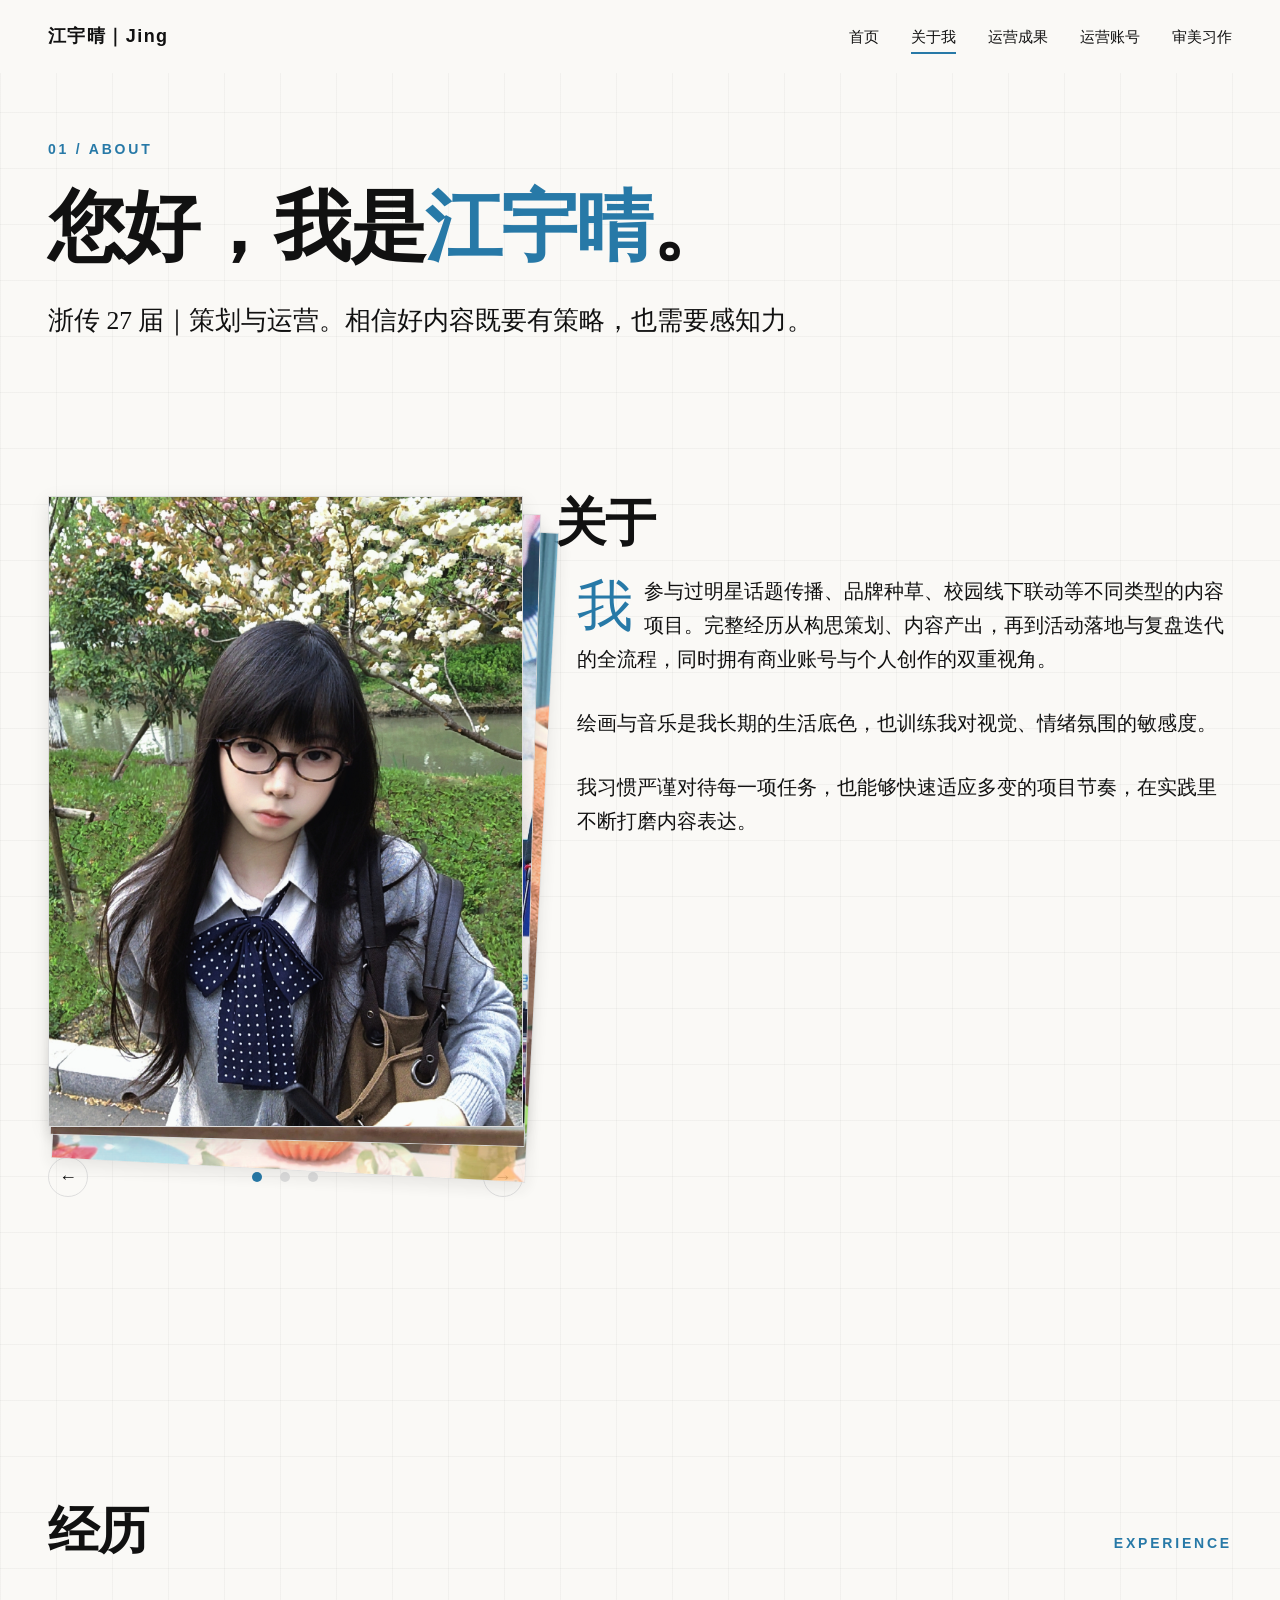
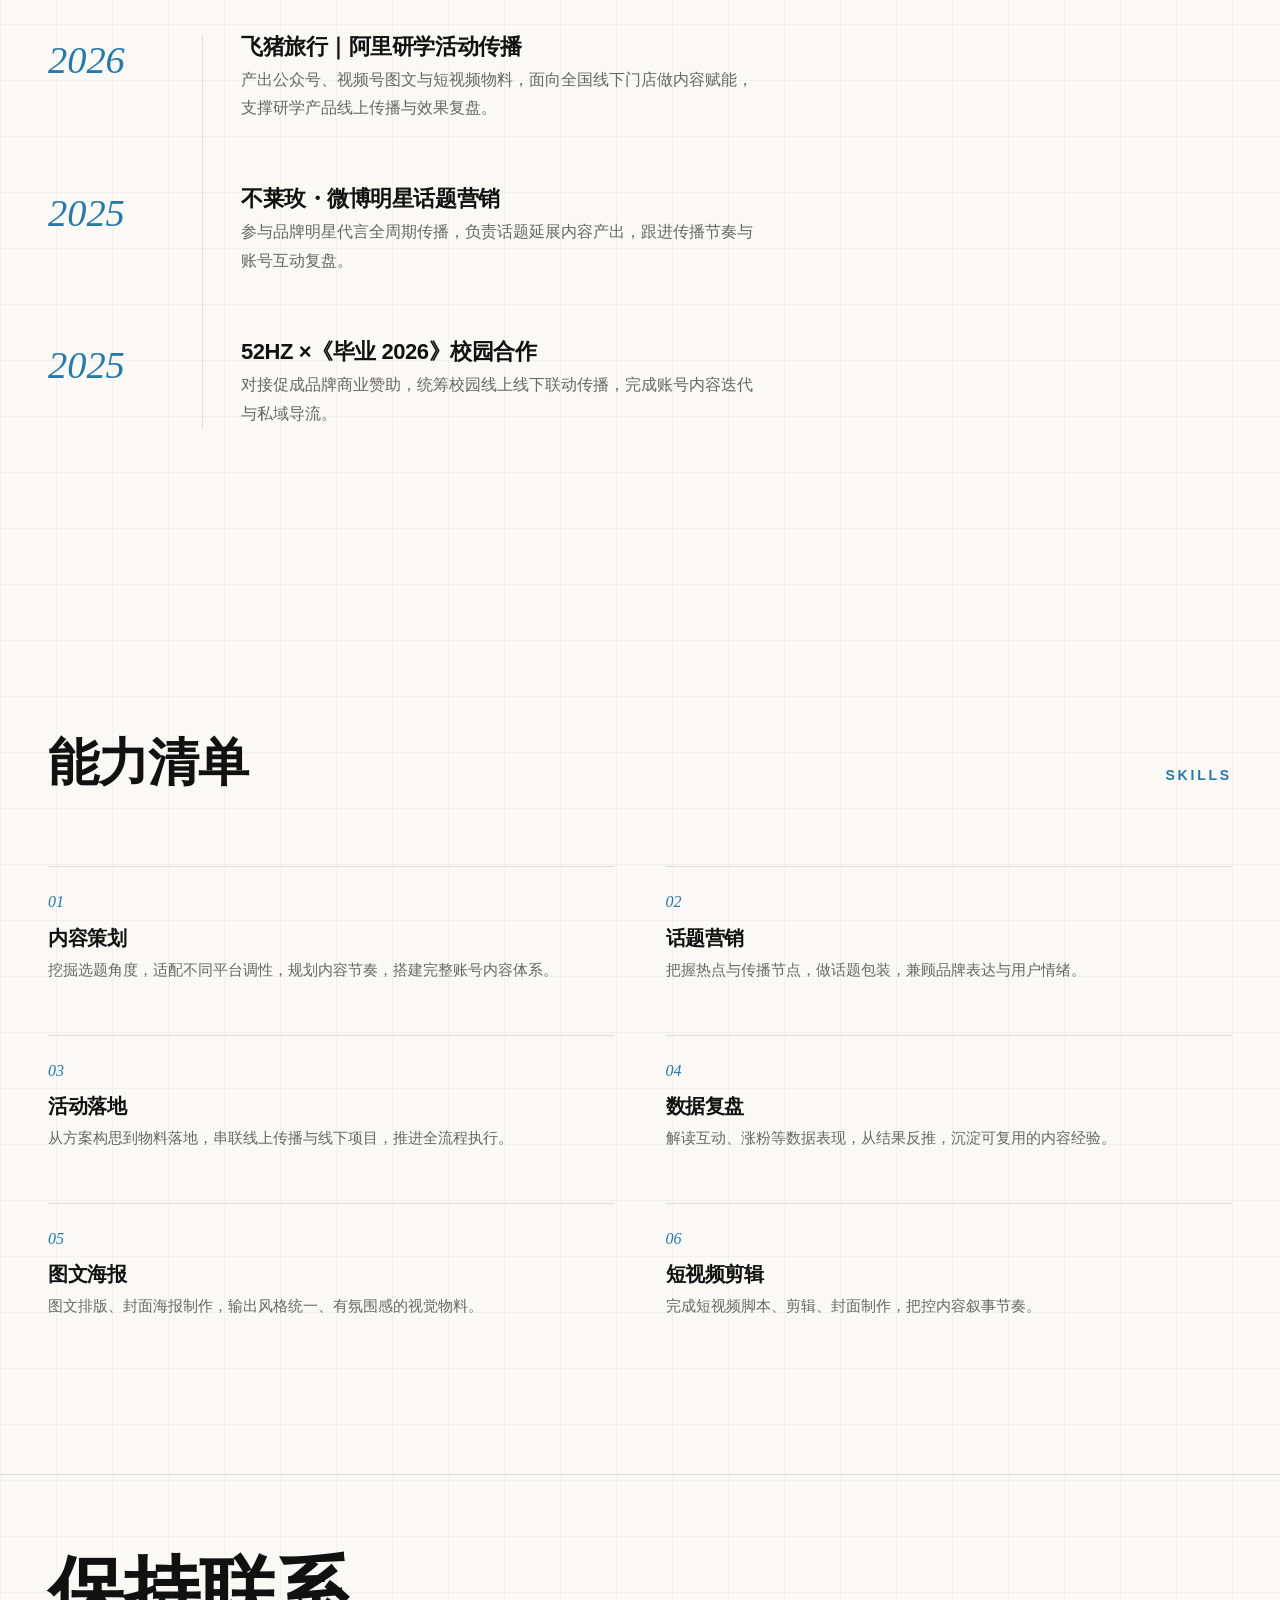
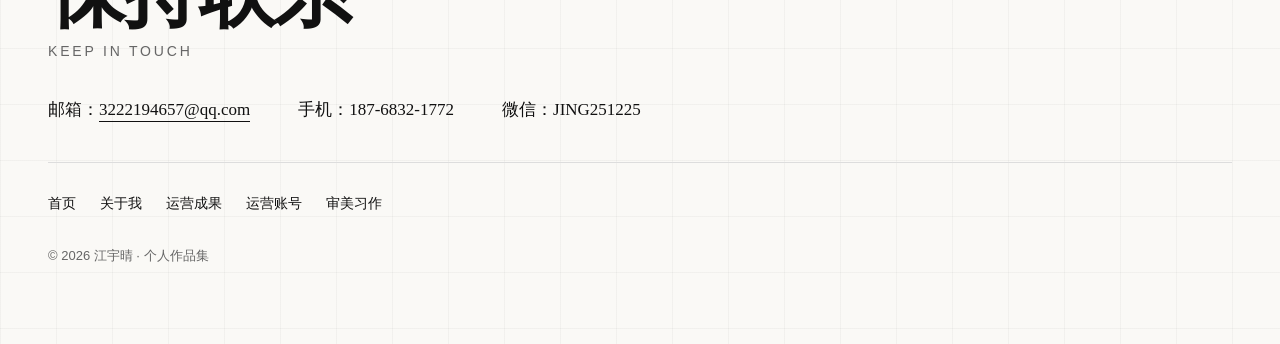
==== about.html @ 74ece2b3 "作品集杂志版 v1.0：5 页完整站点 + 全部图片视频素材（首次部署）" ====
<!DOCTYPE html>
<html lang="zh-CN">
<head>
  <meta charset="UTF-8">
  <meta name="viewport" content="width=device-width, initial-scale=1.0">
  <!-- CONFIG: 基本信息 — 页面标题里的姓名 -->
  <title>关于我 — 江宇晴 · 新媒体运营作品集</title>
  <link rel="icon" href="favicon.svg" type="image/svg+xml">
  <link rel="stylesheet" href="assets/css/style.css">
  <script>document.documentElement.classList.add('js');</script>
</head>
<body class="page-about">

  <header class="site-header">
    <div class="container header-inner">
      <!-- CONFIG: 基本信息 — 导航左上角的姓名 -->
      <a class="nav-logo" href="index.html">江宇晴｜Jing</a>
      <nav class="site-nav" aria-label="主导航">
        <a href="index.html">首页</a>
        <a href="about.html" class="is-current">关于我</a>
        <a href="achievements.html">运营成果</a>
        <a href="accounts.html">运营账号</a>
        <a href="works.html">审美习作</a>
      </nav>
      <button class="nav-toggle" aria-expanded="false" aria-controls="nav-overlay">
        <span class="visually-hidden">打开菜单</span>
        <span class="nav-toggle-bars" aria-hidden="true">
          <span class="nav-toggle-bar nav-toggle-bar--1"></span>
          <span class="nav-toggle-bar nav-toggle-bar--2"></span>
          <span class="nav-toggle-bar nav-toggle-bar--3"></span>
        </span>
      </button>
    </div>
  </header>

  <div class="nav-overlay" aria-hidden="true">
    <nav class="nav-overlay-nav" aria-label="全屏菜单">
      <a href="index.html">首页</a>
      <a href="about.html" class="is-current">关于我</a>
      <a href="achievements.html">运营成果</a>
      <a href="accounts.html">运营账号</a>
      <a href="works.html">审美习作</a>
    </nav>
    <div class="nav-overlay-footer">
      <!-- CONFIG: 链接 — 联系方式（与页脚保持一致） -->
      邮箱：3222194657@qq.com<br>
      手机：187-6832-1772
    </div>
  </div>

  <main>
    <!-- ===== 页首：姓名大标题 ===== -->
    <section class="section page-head">
      <div class="container">
        <p class="eyebrow">01 / About</p>
        <!-- CONFIG: 文字 — 页面大标题（「江宇晴」为蓝色强调，改名字改它即可） -->
        <h1 class="title-display">您好，我是<span class="t-accent">江宇晴</span>。</h1>
        <!-- CONFIG: 文字 — 一句话定位 -->
        <p class="lead">浙传 27 届｜策划与运营。相信好内容既要有策略，也需要感知力。</p>
      </div>
    </section>

    <!-- ===== 自我介绍图文区（不对称双列：左 3:4 照片 sticky，右长文 + 基本信息） ===== -->
    <section class="section">
      <div class="container">
        <div class="grid about-grid">
          <div class="col-5 reveal">
            <div class="about-photo">
              <!-- 照片切换器：点箭头循环切换，点圆点直达。增加照片 = 复制一个 <li> 并复制一个圆点按钮 -->
              <div class="photo-switch" data-photo-switch>
                <ul class="photo-slides">
                  <li>
                    <figure class="photo-slide is-front">
                      <!-- CONFIG: 图片 — 第 1 张照片（已填入真实照片 portrait-01.jpg；换图 = 覆盖同名文件，或改 src 文件名） -->
                      <img class="ph ph--portrait" src="assets/images/portrait-01.jpg" alt="个人形象照">
                    </figure>
                  </li>
                  <li>
                    <figure class="photo-slide is-back-1">
                      <!-- CONFIG: 图片 — 第 2 张照片（已填入 portrait-02.jpg；换图 = 覆盖同名文件） -->
                      <img class="ph ph--portrait" src="assets/images/portrait-02.jpg" alt="工作现场照">
                    </figure>
                  </li>
                  <li>
                    <figure class="photo-slide is-back-2">
                      <!-- CONFIG: 图片 — 第 3 张照片（已填入 portrait-03.jpg；换图 = 覆盖同名文件） -->
                      <img class="ph ph--portrait" src="assets/images/portrait-03.jpg" alt="活动照片">
                    </figure>
                  </li>
                </ul>
                <div class="photo-controls">
                  <button class="photo-btn photo-btn--prev" type="button" aria-label="上一张照片"><span aria-hidden="true">←</span></button>
                  <div class="photo-dots" role="group" aria-label="照片切换">
                    <button class="photo-dot is-active" type="button" aria-label="第 1 张照片"></button>
                    <button class="photo-dot" type="button" aria-label="第 2 张照片"></button>
                    <button class="photo-dot" type="button" aria-label="第 3 张照片"></button>
                  </div>
                  <button class="photo-btn photo-btn--next" type="button" aria-label="下一张照片"><span aria-hidden="true">→</span></button>
                </div>
              </div>
            </div>
          </div>
          <div class="col-7 reveal reveal-d1">
            <div class="about-intro">
              <h2 class="title-section">关于</h2>
              <div class="prose">
                <!-- CONFIG: 文字 — 自我介绍 -->
                <p>我参与过明星话题传播、品牌种草、校园线下联动等不同类型的内容项目。完整经历从构思策划、内容产出，再到活动落地与复盘迭代的全流程，同时拥有商业账号与个人创作的双重视角。</p>
                <!-- CONFIG: 文字 — 个人底色 -->
                <p>绘画与音乐是我长期的生活底色，也训练我对视觉、情绪氛围的敏感度。</p>
                <!-- CONFIG: 文字 — 工作态度 -->
                <p>我习惯严谨对待每一项任务，也能够快速适应多变的项目节奏，在实践里不断打磨内容表达。</p>
              </div>
            </div>
          </div>
        </div>
      </div>
    </section>

    <!-- ===== 经历时间线 ===== -->
    <section class="section">
      <div class="container">
        <div class="section-head reveal">
          <!-- CONFIG: 文字 — 区块标题 -->
          <h2 class="title-section">经历</h2>
          <p class="eyebrow">Experience</p>
        </div>
        <ol class="timeline">
          <!-- CONFIG: 文字 — 经历条目：年份 / 项目与角色 / 一句描述 -->
          <li class="timeline-item reveal">
            <span class="timeline-year">2026</span>
            <div class="timeline-body">
              <h3 class="timeline-title">飞猪旅行｜阿里研学活动传播</h3>
              <p class="timeline-desc">产出公众号、视频号图文与短视频物料，面向全国线下门店做内容赋能，支撑研学产品线上传播与效果复盘。</p>
            </div>
          </li>
          <li class="timeline-item reveal reveal-d1">
            <span class="timeline-year">2025</span>
            <div class="timeline-body">
              <h3 class="timeline-title">不莱玫・微博明星话题营销</h3>
              <p class="timeline-desc">参与品牌明星代言全周期传播，负责话题延展内容产出，跟进传播节奏与账号互动复盘。</p>
            </div>
          </li>
          <li class="timeline-item reveal reveal-d2">
            <span class="timeline-year">2025</span>
            <div class="timeline-body">
              <h3 class="timeline-title">52HZ ×《毕业 2026》校园合作</h3>
              <p class="timeline-desc">对接促成品牌商业赞助，统筹校园线上线下联动传播，完成账号内容迭代与私域导流。</p>
            </div>
          </li>
        </ol>
      </div>
    </section>

    <!-- ===== 能力清单 ===== -->
    <section class="section">
      <div class="container">
        <div class="section-head reveal">
          <!-- CONFIG: 文字 — 区块标题 -->
          <h2 class="title-section">能力清单</h2>
          <p class="eyebrow">Skills</p>
        </div>
        <ul class="ability-list">
          <!-- CONFIG: 文字 — 能力条目：技能名 + 一句说明 -->
          <li class="ability reveal">
            <span class="num ability-num">01</span>
            <h3>内容策划</h3>
            <p>挖掘选题角度，适配不同平台调性，规划内容节奏，搭建完整账号内容体系。</p>
          </li>
          <li class="ability reveal reveal-d1">
            <span class="num ability-num">02</span>
            <h3>话题营销</h3>
            <p>把握热点与传播节点，做话题包装，兼顾品牌表达与用户情绪。</p>
          </li>
          <li class="ability reveal reveal-d2">
            <span class="num ability-num">03</span>
            <h3>活动落地</h3>
            <p>从方案构思到物料落地，串联线上传播与线下项目，推进全流程执行。</p>
          </li>
          <li class="ability reveal">
            <span class="num ability-num">04</span>
            <h3>数据复盘</h3>
            <p>解读互动、涨粉等数据表现，从结果反推，沉淀可复用的内容经验。</p>
          </li>
          <li class="ability reveal reveal-d1">
            <span class="num ability-num">05</span>
            <h3>图文海报</h3>
            <p>图文排版、封面海报制作，输出风格统一、有氛围感的视觉物料。</p>
          </li>
          <li class="ability reveal reveal-d2">
            <span class="num ability-num">06</span>
            <h3>短视频剪辑</h3>
            <p>完成短视频脚本、剪辑、封面制作，把控内容叙事节奏。</p>
          </li>
        </ul>
      </div>
    </section>

  </main>

  <footer class="site-footer">
    <div class="container">
      <!-- CONFIG: 文字 — 页脚大标题 -->
      <h2 class="footer-title">保持联系<span class="footer-title-en">Keep in touch</span></h2>
      <ul class="footer-contact">
        <!-- CONFIG: 链接 — 邮箱 / 手机 / 微信，改引号里的内容即可 -->
        <li>邮箱：<a href="mailto:3222194657@qq.com">3222194657@qq.com</a></li>
        <li>手机：187-6832-1772</li>
        <li>微信：JING251225</li>
      </ul>
      <nav class="footer-nav" aria-label="页脚导航">
        <a href="index.html">首页</a>
        <a href="about.html">关于我</a>
        <a href="achievements.html">运营成果</a>
        <a href="accounts.html">运营账号</a>
        <a href="works.html">审美习作</a>
      </nav>
      <!-- CONFIG: 基本信息 — 版权行里的名字与年份 -->
      <p class="footer-copy">© 2026 江宇晴 · 个人作品集</p>
    </div>
  </footer>

  <script src="assets/js/main.js"></script>
</body>
</html>
---- assets/css/style.css ----
/* ==========================================================
   杂志风个人作品集 — 唯一样式表 style.css
   分区：
   1. Tokens       设计令牌（颜色 / 字号 / 字体 / 间距）
   2. Reset        样式重置
   3. Base         基础样式（body / 标题 / 链接 / 容器）
   4. Typography   排版（眉题 / 大标题 / 导语 / 正文 / 竖排）
   5. Grid         12 列网格
   6. Components   组件（导航 / 页脚 / 卡片 / 灯箱，Step 2 起填充）
   7. Utilities    工具类（占位块 / 动效 / 无障碍辅助）
   8. Responsive   响应式断点
   9. Reduced motion  无障碍降级
   ========================================================== */

/* ===== 1. Tokens ===== */

:root {
  /* 配色：黑白 + 单一蓝点缀（唯一强调色 #2779A7） */
  --c-bg: #FFFFFF;
  --c-paper: #FAF9F6; /* 米白纸色：全站背景 */
  --c-ink: #111111;
  --c-accent: #2779A7;
  --c-gray: #F2F2F2;
  --c-line: #DDDDDD;
  --c-muted: #666666;

  /* 字号阶梯：clamp 流式缩放（屏幕小自动变小，屏幕大自动变大） */
  --text-hero: clamp(3rem, 9vw, 8rem);
  --text-display: clamp(2.5rem, 6vw, 5rem);
  --text-section: clamp(2rem, 4vw, 3.5rem);
  --text-lead: clamp(1.25rem, 2vw, 1.75rem);
  --text-body: 17px;
  --text-kpi: clamp(3rem, 6vw, 4.5rem);
  --text-small: 14px;
  --text-index: clamp(4rem, 10vw, 9rem);

  /* 字体：西文字体放最前，让 Windows / macOS 的数字与英文观感一致 */
  --font-sans: "Helvetica Neue", Helvetica, Arial, "PingFang SC", "Microsoft YaHei", "SimHei", sans-serif;
  --font-serif: Georgia, "Times New Roman", "Songti SC", "STSong", "SimSun", serif;
  /* 首页大标题专用字体（本地字体文件，零网络依赖；仅用于 PORTFOLIO 一行） */
  --font-display: "Poppins", "Arial Black", "Helvetica Neue", Helvetica, Arial, sans-serif;

  /* 间距：大量留白 = 杂志感 */
  --section-pad: clamp(5rem, 12vw, 10rem);
  --block-pad: clamp(3rem, 6vw, 5rem);
  --container: 1440px;
  --container-narrow: 960px;

  /* 动效缓动曲线 */
  --ease-out-soft: cubic-bezier(0.22, 1, 0.36, 1);
}

/* ===== 1.5 本地字体 ===== */

/* Poppins ExtraBold（拉丁字符）— 仅用于首页大标题，本地文件零网络依赖 */
@font-face {
  font-family: "Poppins";
  src: url("../fonts/poppins-extrabold.woff2") format("woff2");
  font-weight: 800;
  font-style: normal;
  font-display: swap;
}

/* ===== 2. Reset ===== */

*, *::before, *::after { box-sizing: border-box; margin: 0; padding: 0; }
img, video { display: block; max-width: 100%; height: auto; }
ul, ol { list-style: none; }
a { color: inherit; text-decoration: none; }
button { font: inherit; color: inherit; background: none; border: none; cursor: pointer; }

/* ===== 3. Base ===== */

html { scroll-behavior: smooth; }

body {
  font-family: var(--font-serif);
  font-size: var(--text-body);
  line-height: 1.8;
  color: var(--c-ink);
  /* 米白纸色 + 极淡网格线（杂志稿纸感，纯 CSS 生成） */
  background-color: var(--c-paper);
  background-image:
    linear-gradient(rgba(17, 17, 17, 0.035) 1px, transparent 1px),
    linear-gradient(90deg, rgba(17, 17, 17, 0.035) 1px, transparent 1px);
  background-size: 56px 56px;
}

h1, h2, h3, h4 {
  font-family: var(--font-sans);
  font-weight: 700;
  line-height: 1.05;
  letter-spacing: -0.02em;
}

::selection { background: var(--c-accent); color: #FFFFFF; }

.container { width: 100%; max-width: var(--container); margin: 0 auto; padding: 0 clamp(1.25rem, 4vw, 3rem); }
.container--narrow { max-width: var(--container-narrow); }
.section { padding: var(--section-pad) 0; }
/* 相邻板块间距收紧：--tight-b 收上板块的底部留白，--tight-t 收下板块的顶部留白 */
.section--tight-b { padding-bottom: clamp(2.5rem, 6vw, 5rem); }
.section--tight-t { padding-top: clamp(2.5rem, 6vw, 5rem); }

/* ===== 4. Typography ===== */

/* 眉题：英文小字大写 + 宽字距 */
.eyebrow {
  font-family: var(--font-sans);
  font-size: var(--text-small);
  font-weight: 700;
  letter-spacing: 0.2em;
  text-transform: uppercase;
  color: var(--c-accent);
}

/* 大标题层级（静态值兜底 + clamp 流式） */
.title-hero { font-size: 48px; font-size: var(--text-hero); }
.title-display { font-size: 40px; font-size: var(--text-display); }
.title-section { font-size: 32px; font-size: var(--text-section); }

/* 标题中的蓝色关键词（仅限大字使用） */
.t-accent { color: var(--c-accent); }

/* 导语：宋体大字 */
.lead {
  font-family: var(--font-serif);
  font-size: 20px;
  font-size: var(--text-lead);
  line-height: 1.7;
  max-width: 32em;
}

/* 正文段落：宋体，限制阅读宽度 */
.prose p { max-width: 32em; }

/* 竖排文字（装饰用） */
.v-text {
  font-family: var(--font-sans);
  font-size: var(--text-small);
  letter-spacing: 0.3em;
  color: var(--c-muted);
  writing-mode: vertical-rl;
}

/* 序号 / 年份：Georgia 斜体 + 蓝 */
.num {
  font-family: var(--font-serif);
  font-style: italic;
  color: var(--c-accent);
}

/* ===== 5. Grid ===== */

.grid {
  display: grid;
  grid-template-columns: repeat(12, 1fr);
  gap: clamp(1.5rem, 3vw, 3rem);
}

.col-1 { grid-column: span 1; }
.col-2 { grid-column: span 2; }
.col-3 { grid-column: span 3; }
.col-4 { grid-column: span 4; }
.col-5 { grid-column: span 5; }
.col-6 { grid-column: span 6; }
.col-7 { grid-column: span 7; }
.col-8 { grid-column: span 8; }
.col-9 { grid-column: span 9; }
.col-10 { grid-column: span 10; }
.col-11 { grid-column: span 11; }
.col-12 { grid-column: span 12; }

/* ===== 6. Components ===== */

/* --- 6.1 顶部导航与全屏菜单 --- */

.site-header {
  position: sticky;
  top: 0;
  z-index: 100;
  background: rgba(250, 249, 246, 0.98);
  -webkit-backdrop-filter: blur(8px);
  backdrop-filter: blur(8px);
  border-bottom: 1px solid transparent;
  transition: border-color 0.3s ease, box-shadow 0.3s ease;
}
.site-header.is-scrolled {
  border-bottom-color: var(--c-line);
  box-shadow: 0 2px 12px rgba(17, 17, 17, 0.06);
}

.header-inner {
  display: flex;
  align-items: center;
  justify-content: space-between;
  gap: 2rem;
  height: 72px;
}

.nav-logo {
  font-family: var(--font-sans);
  font-weight: 700;
  font-size: 1.125rem;
  letter-spacing: 0.08em;
}

.site-nav { display: flex; gap: clamp(1rem, 2.5vw, 2rem); }
.site-nav a {
  position: relative;
  font-family: var(--font-sans);
  font-size: 15px;
  padding: 0.25rem 0;
}
.site-nav a::after {
  content: "";
  position: absolute;
  left: 0;
  bottom: 0;
  width: 100%;
  height: 2px;
  background: var(--c-accent);
  transform: scaleX(0);
  transform-origin: left center;
  transition: transform 0.3s var(--ease-out-soft);
}
.site-nav a:hover::after,
.site-nav a.is-current::after { transform: scaleX(1); }

/* 汉堡按钮：默认隐藏，<768px 且有 JS 时显示 */
.nav-toggle {
  display: none;
  align-items: center;
  justify-content: center;
  width: 44px;
  height: 44px;
  margin-right: -12px;
}
.nav-toggle-bars { position: relative; display: block; width: 24px; height: 18px; }
.nav-toggle-bar {
  position: absolute;
  left: 0;
  width: 100%;
  height: 2px;
  background: var(--c-ink);
  transition: transform 0.3s var(--ease-out-soft), opacity 0.3s var(--ease-out-soft);
}
.nav-toggle-bar--1 { top: 0; }
.nav-toggle-bar--2 { top: 8px; }
.nav-toggle-bar--3 { top: 16px; }
.nav-toggle.is-open .nav-toggle-bar--1 { transform: translateY(8px) rotate(45deg); }
.nav-toggle.is-open .nav-toggle-bar--2 { opacity: 0; }
.nav-toggle.is-open .nav-toggle-bar--3 { transform: translateY(-8px) rotate(-45deg); }

/* 全屏墨色菜单 */
.nav-overlay {
  position: fixed;
  inset: 0;
  z-index: 90;
  display: flex;
  flex-direction: column;
  justify-content: center;
  padding: 5rem clamp(1.25rem, 4vw, 3rem) 2.5rem;
  background: var(--c-ink);
  visibility: hidden;
  opacity: 0;
  transform: translateY(-8px);
  transition: opacity 0.35s ease-out, transform 0.35s ease-out, visibility 0s linear 0.35s;
}
.nav-overlay.is-open {
  visibility: visible;
  opacity: 1;
  transform: none;
  transition: opacity 0.35s ease-out, transform 0.35s ease-out;
}
.nav-overlay-nav { display: flex; flex-direction: column; gap: 0.25rem; }
.nav-overlay-nav a {
  font-family: var(--font-sans);
  font-weight: 700;
  font-size: 32px;
  font-size: var(--text-section);
  color: #FFFFFF;
  padding: 0.5rem 0;
}
.nav-overlay-nav a.is-current { color: var(--c-accent); }
.nav-overlay-footer {
  margin-top: 3rem;
  font-family: var(--font-sans);
  font-size: var(--text-small);
  color: rgba(255, 255, 255, 0.72);
  line-height: 1.9;
}

/* 菜单打开时锁住页面滚动 */
body.menu-open { overflow: hidden; }

/* --- 6.2 页脚 --- */

.site-footer {
  border-top: 1px solid var(--c-line);
  padding: var(--block-pad) 0;
}
.footer-title { font-size: 40px; font-size: var(--text-display); }
.footer-title-en {
  display: block;
  margin-top: 0.75rem;
  font-family: var(--font-sans);
  font-size: 14px;
  font-weight: 400;
  letter-spacing: 0.2em;
  text-transform: uppercase;
  color: var(--c-muted);
}
.footer-contact {
  display: flex;
  flex-wrap: wrap;
  gap: 0.75rem 3rem;
  margin: 2.25rem 0;
}
.footer-contact a { border-bottom: 1px solid var(--c-ink); padding-bottom: 2px; }
.footer-contact a:hover { border-bottom-color: var(--c-accent); }
.footer-nav {
  display: flex;
  flex-wrap: wrap;
  gap: 1.5rem;
  padding-top: 1.75rem;
  border-top: 1px solid var(--c-line);
  font-family: var(--font-sans);
  font-size: var(--text-small);
}
.footer-copy {
  margin-top: 1.75rem;
  font-family: var(--font-sans);
  font-size: 13px;
  color: var(--c-muted);
}

/* --- 6.3 首页 hero 开屏 --- */

.hero {
  position: relative;
  min-height: 100vh;
  min-height: 100svh; /* 移动端地址栏收起/展开时更准确 */
  display: flex;
  align-items: center; /* 文案组在整屏内垂直居中 */
  padding: clamp(2rem, 5vw, 4rem) 0;
}
/* 开屏背景的极淡对角斜线（斜切海报的底纹） */
.hero::before {
  content: "";
  position: absolute;
  inset: 0;
  pointer-events: none;
  background: repeating-linear-gradient(
    115deg,
    rgba(39, 121, 167, 0.045) 0 2px,
    transparent 2px 48px
  );
}
.hero-inner { position: relative; text-align: center; }
.hero .eyebrow { margin-bottom: clamp(0.75rem, 1.5vw, 1.5rem); }
.hero .title-hero { margin-bottom: 0; } /* 与副标题的间距由 .hero-lead 的 margin-top 控制 */
.hero-line { display: block; }
/* PORTFOLIO 大标题：Poppins ExtraBold 全大写，字母凝聚居中，任何宽度不折行 */
.hero-line--spread {
  display: flex;
  justify-content: center;
  font-family: var(--font-display);
  font-weight: 800;
  text-transform: uppercase;
  letter-spacing: -0.01em;
  font-size: clamp(2.25rem, 14vw, 13rem);
  line-height: 1.05;
}
/* 大标题逐字动画：开场依次登台 + 悬停单字跳起 */
.ch { display: inline-block; transition: transform 0.3s cubic-bezier(0.34, 1.56, 0.64, 1), color 0.2s ease; }
.js .ch { animation: ch-in 0.7s cubic-bezier(0.22, 1, 0.36, 1) backwards; animation-delay: calc(0.15s + var(--i, 0) * 0.07s); }
.ch:hover { transform: translateY(-0.1em); }
.hero-line--spread .ch:hover { transform: translateY(-0.06em); color: var(--c-accent); } /* 超大字母：弹跳幅度收小 + 悬浮变主题蓝 */
@keyframes ch-in {
  from { opacity: 0; transform: translateY(0.2em); }
  to { opacity: 1; transform: translateY(0); }
}
.hero-lead { margin-top: clamp(1.25rem, 2.5vw, 2rem); }
.hero .lead { margin-left: auto; margin-right: auto; } /* 副标题文本框整体居中，与标题、按钮对齐 */
/* hero 下载按钮：墨底白字，悬停变蓝、箭头下移 */
.btn-hero {
  display: inline-flex;
  align-items: center;
  gap: 0.75em;
  margin-top: 1.5rem;
  padding: 0.9em 1.8em;
  background: var(--c-ink);
  color: #FFFFFF;
  font-family: var(--font-sans);
  font-size: 1rem;
  font-weight: 700;
  letter-spacing: 0.06em;
  text-decoration: none;
  transition: background-color 0.3s var(--ease-out-soft);
}
.btn-hero:hover { background: var(--c-accent); }
.btn-hero-arrow { transition: transform 0.3s var(--ease-out-soft); }
.btn-hero:hover .btn-hero-arrow { transform: translateY(4px); }

/* 跑马灯大字条：蓝底白字无限滚动，悬停暂停 */
.marquee {
  overflow: hidden;
  margin-top: var(--block-pad);
  background: var(--c-accent);
}
.marquee-track {
  display: flex;
  width: max-content;
  animation: marquee-scroll 22s linear infinite;
}
.marquee:hover .marquee-track { animation-play-state: paused; }
.marquee-seg {
  display: inline-block;
  white-space: nowrap;
  padding: 0.9rem 0;
  font-family: var(--font-sans);
  font-weight: 700;
  font-size: clamp(1.25rem, 3vw, 2.5rem);
  letter-spacing: 0.04em;
  color: #FFFFFF;
}
@keyframes marquee-scroll {
  from { transform: translateX(0); }
  to { transform: translateX(-50%); }
}

/* --- 6.4 首页目录索引 --- */

.index-list { border-top: 1px solid var(--c-line); }
.index-row {
  display: grid;
  grid-template-columns: 2fr 4fr 5fr 1fr;
  align-items: baseline;
  gap: 2rem;
  padding: clamp(1.5rem, 3vw, 2.5rem) clamp(0.5rem, 2vw, 1.5rem);
  margin: 0 calc(-1 * clamp(0.5rem, 2vw, 1.5rem)); /* 让 hover 灰底延伸到容器外沿 */
  border-bottom: 1px solid var(--c-line);
  transition: background-color 0.3s ease;
}
.index-row:hover { background: var(--c-gray); }
.index-num { font-size: 64px; font-size: var(--text-index); line-height: 1; }
.index-name {
  font-family: var(--font-sans);
  font-weight: 700;
  font-size: 40px;
  font-size: var(--text-display);
}
.index-meta { display: flex; flex-direction: column; gap: 0.5rem; }
.index-en {
  font-family: var(--font-sans);
  font-size: var(--text-small);
  letter-spacing: 0.2em;
  text-transform: uppercase;
  color: var(--c-muted);
}
.index-desc { font-size: 15px; color: var(--c-muted); }
.index-arrow {
  justify-self: end;
  font-family: var(--font-sans);
  font-size: 24px;
  line-height: 1;
  transition: transform 0.3s var(--ease-out-soft);
}
.index-row:hover .index-arrow { transform: translateX(8px); }

/* --- 6.5 区块头 + 作品预览 + 按钮链接 --- */

.section-head {
  display: flex;
  align-items: baseline;
  justify-content: space-between;
  gap: 2rem;
  margin-bottom: var(--block-pad);
}
figure .ph { margin-bottom: 0.875rem; }
.cap-title { display: block; font-family: var(--font-sans); font-weight: 700; font-size: 15px; }
.cap-meta {
  display: block;
  margin-top: 0.25rem;
  font-family: var(--font-sans);
  font-size: 13px;
  color: var(--c-muted);
}
.btn-link {
  display: inline-flex;
  align-items: center;
  gap: 0.5rem;
  font-family: var(--font-sans);
  font-weight: 700;
  font-size: 16px;
  padding-bottom: 0.25rem;
  border-bottom: 2px solid var(--c-ink);
  transition: border-color 0.3s ease;
}
.btn-link .btn-arrow { display: inline-block; transition: transform 0.3s var(--ease-out-soft); }
.btn-link:hover { border-bottom-color: var(--c-accent); }
.btn-link:hover .btn-arrow { transform: translateX(6px); }

/* --- 6.6 子页面页首（Step 4 起，about/achievements/accounts/works 共用） --- */

/* 页首上下收紧：紧跟导航，且与正文区不隔太远（比通用 .section 留白小） */
.page-head { padding-top: clamp(2.5rem, 5vw, 4rem); padding-bottom: clamp(2.5rem, 5vw, 4rem); }
/* 页首后的第一个区块：顶部留白收紧，但保留导语与正文之间的呼吸感 */
.page-head + .section { padding-top: clamp(4rem, 7vw, 6rem); }
.page-head .eyebrow { margin-bottom: clamp(1rem, 2vw, 1.5rem); }
.page-head .lead { margin-top: clamp(1.25rem, 2.5vw, 2rem); }

/* --- 6.7 关于我：图文双列 + 基本信息 --- */

/* 照片列：长文滚动时照片保持可见（sticky 顶部 = 导航 72px + 留白） */
.about-photo { position: sticky; top: 6rem; }
.about-intro .prose { margin-top: 1.5rem; }
.prose p + p { margin-top: 1.25em; }

/* 关于我图文网格：收紧两列间距，文字区放宽，避免照片与文字中间过空、文字显挤 */
.about-grid { gap: clamp(1.5rem, 2.5vw, 2rem); }
.about-intro .prose p { max-width: 34em; }

/* 关于我正文杂志化增强：与照片列等高 + hover 蓝线高亮 + 首字下沉 */
.about-intro { display: flex; flex-direction: column; height: 100%; } /* 撑满照片列高度 */
.about-intro .prose {
  display: flex;
  flex-direction: column;
  flex: 1; /* 高度与照片列一致，文字自顶部排布 */
}
.about-intro .prose > p {
  position: relative;
  padding-left: 1.25rem;
  border-left: 2px solid transparent; /* 预留蓝线位置，hover 时不引起文字位移 */
  font-size: 20px; /* 三段字号统一 */
  line-height: 1.7;
  transition: border-color 0.3s ease, background-color 0.3s ease;
}
.about-intro .prose > p + p { margin-top: 1.5em; } /* 段落间距：适度留白，不拉得过开 */
.about-intro .prose > p:hover {
  border-left-color: var(--c-accent);
  background-color: rgba(39, 121, 167, 0.05); /* 极淡蓝底 */
}
.about-intro .prose > p:first-child::first-letter {
  float: left;
  margin: 0.08em 0.2em 0 0;
  font-family: var(--font-serif);
  font-size: 2.8em;
  line-height: 1;
  color: var(--c-accent);
}

/* 照片切换器：3:4 视窗内轮换多张照片（箭头循环 / 圆点直达，不自动轮播） */
.photo-switch { width: min(100%, 480px, calc(72vh * 3 / 4)); } /* 沿用竖图限高规则 */
.js .photo-slides { position: relative; aspect-ratio: 3 / 4; } /* 视窗比例；无 JS 时退回普通流，照片堆叠全部可见 */
/* 三张卡片叠放：前张居中，后两张错位旋转露出边角，切换时像洗牌一样换位 */
.js .photo-slide {
  position: absolute;
  inset: 0;
  display: flex;
  flex-direction: column;
  transition: transform 0.45s var(--ease-out-soft), opacity 0.45s var(--ease-out-soft);
}
.js .photo-slide.is-front { z-index: 3; opacity: 1; }
.js .photo-slide.is-back-1 { z-index: 2; opacity: 0.92; transform: translate(10px, 12px) rotate(1.5deg); }
.js .photo-slide.is-back-2 { z-index: 1; opacity: 0.85; transform: translate(20px, 24px) rotate(3deg); }
.js .photo-slide .ph {
  flex: 1;
  width: 100%;
  aspect-ratio: auto;
  margin-bottom: 0.5rem;
  background: #FFFFFF; /* 卡片纸面感 */
  box-shadow: 0 6px 18px rgba(17, 17, 17, 0.1); /* 纸片阴影，堆叠层次 */
}
/* 说明词只显示在最前面那张卡上：三张卡叠放时同一位置的 caption 会互相叠字（占位阶段的说明词换真实照片后删除） */
.js .photo-slide:not(.is-front) .cap-meta { visibility: hidden; }
.photo-controls { display: none; } /* 无 JS 时控件无意义，隐藏 */
.js .photo-controls {
  display: flex;
  align-items: center;
  justify-content: space-between;
  gap: 1rem;
  margin-top: 1.75rem; /* 留出后排卡片的错位空间 */
}
.photo-btn {
  display: inline-flex;
  align-items: center;
  justify-content: center;
  width: 40px;
  height: 40px;
  border: 1px solid var(--c-line);
  border-radius: 50%;
  font-family: var(--font-sans);
  font-size: 18px;
  line-height: 1;
  transition: border-color 0.3s ease, color 0.3s ease;
}
.photo-btn:hover { border-color: var(--c-accent); color: var(--c-accent); }
.photo-dots { display: flex; gap: 0.25rem; }
.photo-dot { position: relative; width: 24px; height: 24px; } /* 24px 命中区，视觉圆点 10px */
.photo-dot::after {
  content: "";
  position: absolute;
  inset: 7px;
  border-radius: 50%;
  background: var(--c-line);
  transition: background-color 0.3s ease;
}
.photo-dot.is-active::after { background: var(--c-accent); }

/* 基本信息 dl：2026-09-12 用户决定改为纯文字段落，不再使用 */

/* --- 6.8 经历时间线 --- */

.timeline-item { display: flex; gap: clamp(1.25rem, 3vw, 2.5rem); }
.timeline-year {
  flex: 0 0 clamp(5.5rem, 9vw, 8.5rem);
  padding: 0.12em 0 clamp(2.5rem, 5vw, 4rem);
  font-family: var(--font-serif);
  font-style: italic;
  font-size: clamp(1.75rem, 3vw, 2.5rem);
  line-height: 1.1;
  color: var(--c-accent);
}
.timeline-body {
  flex: 1;
  padding: 0 0 clamp(2.5rem, 5vw, 4rem) clamp(1.25rem, 3vw, 2.5rem);
  border-left: 1px solid var(--c-line); /* 年份与条目之间的竖线，随条目延伸 */
}
.timeline-item:last-child .timeline-year,
.timeline-item:last-child .timeline-body { padding-bottom: 0; }
.timeline-title { font-size: 22px; }
.timeline-desc { margin-top: 0.5rem; font-size: 16px; color: var(--c-muted); max-width: 32em; }

/* --- 6.9 能力清单 --- */

.ability-list {
  display: grid;
  grid-template-columns: repeat(2, 1fr);
  gap: clamp(2rem, 4vw, 3.5rem) clamp(2rem, 4vw, 4rem);
}
.ability { border-top: 1px solid var(--c-line); padding-top: 1.25rem; }
.ability-num { font-size: 1rem; }
.ability h3 { margin-top: 0.6rem; font-size: 20px; }
.ability p { margin-top: 0.5rem; font-size: 15px; color: var(--c-muted); }

/* --- 6.10 引言块：用户 2026-09-12 决定移除，不再使用 --- */

/* --- 6.11 KPI 数据卡（运营成果页） --- */

/* 白卡浮在米白纸面上，顶部发丝线；hover 顶线变蓝 + 投影加深 */
.kpi-card {
  background: #FFFFFF;
  border-top: 1px solid var(--c-line);
  padding: 1.5rem clamp(0.75rem, 1.5vw, 1.25rem) 1.75rem;
  box-shadow: 0 4px 14px rgba(17, 17, 17, 0.05);
  transition: border-color 0.3s ease, box-shadow 0.3s ease;
}
.kpi-card:hover { border-top-color: var(--c-accent); box-shadow: 0 8px 22px rgba(17, 17, 17, 0.09); }
.kpi-num {
  display: flex;
  align-items: baseline;
  gap: 0.2em;
  white-space: nowrap;
  font-family: var(--font-sans);
  font-weight: 700;
  /* 较 --text-kpi 收小一档：保证「3,600,000」级千分位数字在 1/4 栏内不溢出 */
  font-size: clamp(2.5rem, 3.6vw, 3.5rem);
  line-height: 1.1;
  letter-spacing: -0.02em;
  font-variant-numeric: tabular-nums; /* 数字滚动时宽度不抖动 */
}
.kpi-value { transition: color 0.3s ease; }
.kpi-card:hover .kpi-value { color: var(--c-accent); } /* hover 大数字变蓝（大字允许用 accent） */
.kpi-unit { font-size: 0.32em; font-weight: 700; color: var(--c-muted); }
.kpi-label { margin-top: 0.9rem; font-size: 18px; }
.kpi-desc { margin-top: 0.4rem; font-size: 14px; color: var(--c-muted); }

/* 数据脚注 */
.data-note {
  margin-top: clamp(1.25rem, 2.5vw, 2rem);
  font-family: var(--font-sans);
  font-size: 13px;
  color: var(--c-muted);
}

/* --- 6.12 代表项目行（运营成果页）：平等陈列，无排名 --- */

.case-list { border-top: 1px solid var(--c-line); }
.case-row {
  display: grid;
  grid-template-columns: 2.4fr 1.4fr; /* 正文 / 截图 */
  gap: clamp(1.25rem, 3vw, 3rem);
  align-items: center;
  padding: clamp(1.5rem, 3vw, 2.5rem) 0;
  border-bottom: 1px solid var(--c-line);
}
.case-title { font-size: clamp(1.25rem, 2vw, 1.75rem); }
.case-meta { margin-top: 0.6rem; font-size: 15px; color: var(--c-muted); }
.case-desc { margin-top: 0.75rem; font-size: 16px; max-width: 36em; }
/* 平台标签：小号描边胶囊 */
.tag {
  display: inline-block;
  padding: 0.1em 0.7em;
  margin-right: 0.9rem;
  border: 1px solid var(--c-ink);
  font-family: var(--font-sans);
  font-size: 12px;
  letter-spacing: 0.08em;
  vertical-align: 0.1em;
}

/* 页首跳转提示（运营账号页）：引导查看完整案例，分流信息 */
.page-head-note {
  margin-top: 1.5rem;
  font-family: var(--font-sans);
  font-size: 15px;
  color: var(--c-muted);
}
.page-head-note a {
  color: var(--c-accent);
  font-weight: 700;
  border-bottom: 1px solid var(--c-accent);
  transition: opacity 0.3s ease;
}
.page-head-note a:hover { opacity: 0.7; }

/* --- 6.13 折叠展开列表（运营账号页） --- */

.accordion { border-top: 1px solid var(--c-line); }
.acc-item { border-bottom: 1px solid var(--c-line); }

/* 收起态：平台名 + 英文副题 + 账号与粉丝数 + 箭头，一行大字扫完全部平台 */
.acc-summary {
  display: grid;
  grid-template-columns: 1fr auto auto;
  align-items: center;
  gap: clamp(1rem, 2.5vw, 2.5rem);
  padding: clamp(1.1rem, 2.5vw, 1.75rem) 0.25rem;
  cursor: pointer;
  list-style: none; /* 隐藏原生三角 */
}
.acc-summary::-webkit-details-marker { display: none; }
.acc-summary:focus-visible { outline: 2px solid var(--c-accent); outline-offset: 4px; }
.acc-name {
  display: block;
  font-family: var(--font-sans);
  font-weight: 700;
  font-size: 32px;
  font-size: var(--text-section);
  letter-spacing: -0.02em;
  transition: color 0.3s ease;
}
.acc-en {
  display: block;
  margin-top: 0.15rem;
  font-family: var(--font-sans);
  font-size: 12px;
  letter-spacing: 0.18em;
  text-transform: uppercase;
  color: var(--c-muted);
}
.acc-account { font-family: var(--font-sans); font-size: 15px; color: var(--c-muted); text-align: right; }
.acc-arrow { font-size: 20px; line-height: 1; transition: color 0.3s ease; }
.acc-arrow::before { content: "▸"; }
.acc-item[open] .acc-arrow::before { content: "▾"; }
.acc-summary:hover .acc-arrow { color: var(--c-accent); }
.acc-item[open] .acc-name { color: var(--c-accent); }

/* 展开态：淡入；两栏（正文 / 账号截图），内容与平台名左对齐 */
.acc-body {
  padding: 0 0.25rem clamp(1.75rem, 4vw, 2.75rem);
  animation: acc-fade 0.3s ease;
}
@keyframes acc-fade {
  from { opacity: 0; transform: translateY(-6px); }
  to { opacity: 1; transform: none; }
}
.acc-grid {
  display: grid;
  grid-template-columns: minmax(0, 1fr) 18rem; /* 左：快照网格；右：截图固定 18rem */
  gap: clamp(1.25rem, 2.5vw, 2.5rem);
  padding-right: clamp(0.75rem, 2vw, 2rem); /* 截图整体重心稍左移，构图不偏 */
  margin-top: 2rem;
  align-items: stretch; /* 截图与快照区块等高对齐 */
}
.acc-position { font-size: 18px; max-width: 42em; }

/* 无右侧截图的面板（微博）：快照网格通栏，去掉截图列与重心偏移 */
.acc-grid--full { grid-template-columns: 1fr; padding-right: 0; }

/* 实践快照：眉题领起，缩略图为主的网格（仅标题，无数据行） */
.acc-kicker {
  font-family: var(--font-sans);
  font-size: 13px;
  font-weight: 700;
  letter-spacing: 0.3em;
  color: var(--c-muted);
}
.acc-works { display: grid; grid-template-columns: repeat(3, 1fr); gap: 1.25rem; margin-top: 1rem; max-width: 40rem; } /* 网格不铺满，缩略图克制留呼吸 */
.acc-works--full { max-width: none; } /* 微博：无截图列，三张快照通栏铺满，尺寸更大且重心平衡 */
.acc-work .ph { margin-bottom: 0.6rem; padding: 0.75rem; font-size: 12px; }
.acc-work-title { font-family: var(--font-sans); font-weight: 700; font-size: 14px; }

/* 截图列：flex 拉伸至与快照区块等高；3:4 尽量保持（宽度不足时居中裁切，替换图用 object-fit: cover） */
.acc-shot { display: flex; flex-direction: column; min-width: 0; }
.acc-shot .ph--portrait {
  flex: 1 1 auto;
  height: auto;
  width: auto;
  max-width: 100%;
  aspect-ratio: 3 / 4;
  align-self: center;
}

/* 截图下方站外跳转链接 / 项目描述下方外链：小字 + accent 加粗链接（规格明示的小字例外，同页首跳转提示，对比度 4.76:1） */
.acc-shot-link, .case-link {
  margin-top: 0.9rem;
  font-family: var(--font-sans);
  font-size: 14px;
  color: var(--c-muted);
}
.acc-shot-link a, .case-link a {
  color: var(--c-accent);
  font-weight: 700;
  border-bottom: 1px solid var(--c-accent);
  transition: opacity 0.3s ease;
}
.acc-shot-link a:hover, .case-link a:hover { opacity: 0.7; }

/* 视频行（视频号面板）：16:9 横屏居左（≤32rem），两条 9:16 竖屏居右，三者等高对齐 */
.acc-videos {
  display: grid;
  grid-template-columns: minmax(0, 32rem) 11rem 11rem;
  gap: clamp(1rem, 2vw, 2rem);
  align-items: stretch;
  margin-top: 1.75rem;
}
.acc-video { min-width: 0; }
.acc-video--tall { display: flex; flex-direction: column; }
.acc-video--tall .ph {
  flex: 1 1 0; /* basis 0 + min-height 0：不参与撑高行高，行高由横屏视频决定，三者等高 */
  min-height: 0;
  height: auto;
  width: auto;
  max-width: 100%;
  aspect-ratio: 9 / 16;
  align-self: center;
}

/* --- 6.14 作品画廊分组（审美习作页） --- */

/* 组标题：蓝字斜体序号 + 黑体组名 + 英文小字，杂志目录感；组间大留白（--section-pad 级），板块之间呼吸 */
.gallery + .work-group-title { margin-top: var(--section-pad); }
.work-group-title {
  display: flex;
  align-items: baseline;
  gap: 0.6em;
  font-family: var(--font-sans);
  font-weight: 700;
  font-size: var(--text-section);
  letter-spacing: -0.02em;
  line-height: 1.1;
}
.work-group-num {
  font-family: Georgia, "Times New Roman", "Songti SC", "STSong", "SimSun", serif;
  font-style: italic;
  font-weight: 400;
  font-size: 0.72em;
  color: var(--c-accent);
}
.work-group-en {
  font-size: 12px;
  font-weight: 400;
  letter-spacing: 0.2em;
  text-transform: uppercase;
  color: var(--c-muted);
}

/* 3 列网格：每组 3 件整齐成行 */
.gallery {
  display: grid;
  grid-template-columns: repeat(3, 1fr);
  gap: clamp(1.25rem, 2.5vw, 2rem);
  margin-top: clamp(1.25rem, 2.5vw, 2rem);
}
.work { margin: 0; }
/* 整块图区即按钮：hover 图微放大（杂志聚焦感），caption 在下 */
.work-btn {
  display: block;
  width: 100%;
  padding: 0;
  border: 0;
  background: var(--c-gray);
  cursor: zoom-in;
  overflow: hidden;
}
.work-btn .ph { width: 100%; max-width: none; border: 0; transition: transform 0.45s ease, opacity 0.45s ease; }
.work:hover .work-btn .ph { transform: scale(1.04); opacity: 0.9; }
.work-btn:focus-visible { outline: 2px solid var(--c-accent); outline-offset: 3px; }
.work figcaption { display: flex; align-items: baseline; flex-wrap: wrap; gap: 0.6em; margin-top: 0.6rem; font-family: var(--font-sans); }
.work-title { font-size: 14px; font-weight: 700; color: var(--c-ink); }
.work-meta { font-size: 12px; letter-spacing: 0.08em; color: var(--c-muted); }

/* --- 6.16 灯箱（个人作品页） --- */

/* 墨色遮罩 95% + 大图居中；hidden 属性兜底无 JS 时不显示 */
.lightbox {
  position: fixed;
  inset: 0;
  z-index: 300;
  display: flex;
  align-items: center;
  justify-content: center;
  background: rgba(17, 17, 17, 0.95);
  opacity: 0;
  visibility: hidden;
  transition: opacity 0.25s ease, visibility 0.25s ease;
}
.lightbox.is-open { opacity: 1; visibility: visible; }
body.lb-open { overflow: hidden; } /* 灯箱打开时锁定页面滚动 */
.lightbox-stage { display: flex; flex-direction: column; align-items: center; gap: 1rem; max-width: 90vw; }
.lightbox-media { display: flex; align-items: center; justify-content: center; }
.lightbox-media img { display: block; max-width: min(90vw, 1000px); max-height: 70vh; }
/* 占位阶段大图：浅灰大块，与缩略图同一占位语言 */
.lightbox-ph {
  width: min(85vw, 800px);
  aspect-ratio: 4 / 3;
  background: rgba(255, 255, 255, 0.06);
  border-color: rgba(255, 255, 255, 0.25);
  color: rgba(255, 255, 255, 0.8);
  font-size: 14px;
}
/* 长图（版式长条）：灯箱容器纵向滚动，内容顶部起排、水平居中，完整浏览 */
.lightbox-media.is-long {
  max-height: 72vh;
  overflow-y: auto;
  align-items: flex-start;
  padding: 0.5rem 1rem;
}
.lightbox-media.is-long img { max-width: min(52vw, 400px); max-height: none; width: auto; }
.lightbox-ph--long { width: min(46vw, 340px); aspect-ratio: 3 / 8; } /* 窄宽比纵向长条占位，高度超出容器自然滚动 */
.lightbox-caption { display: flex; align-items: baseline; gap: 0.75em; color: #FFFFFF; font-family: var(--font-sans); font-size: 14px; }
.lightbox-title { font-weight: 700; }
.lightbox-count { color: rgba(255, 255, 255, 0.65); font-size: 13px; font-variant-numeric: tabular-nums; }
.lightbox-btn {
  position: fixed;
  display: inline-flex;
  align-items: center;
  justify-content: center;
  width: 44px;
  height: 44px;
  background: rgba(255, 255, 255, 0.08);
  border: 1px solid rgba(255, 255, 255, 0.35);
  color: #FFFFFF;
  font-size: 18px;
  line-height: 1;
  cursor: pointer;
  transition: background-color 0.3s ease, border-color 0.3s ease;
}
.lightbox-btn:hover { background: var(--c-accent); border-color: var(--c-accent); }
.lightbox-btn:focus-visible { outline: 2px solid #FFFFFF; outline-offset: 2px; }
.lightbox-close { top: 1.25rem; right: 1.25rem; }
.lightbox-prev { top: 50%; left: 1.25rem; transform: translateY(-50%); }
.lightbox-next { top: 50%; right: 1.25rem; transform: translateY(-50%); }

/* ===== 7. Utilities ===== */

/* 占位块（Step 8 细化为正式占位图系统） */
.ph {
  display: flex;
  align-items: center;
  justify-content: center;
  background: var(--c-gray);
  border: 1px solid var(--c-line);
  color: var(--c-muted);
  font-family: var(--font-sans);
  font-size: var(--text-small);
  text-align: center;
  padding: 1.5rem;
}
.ph--wide { aspect-ratio: 16 / 9; }
.ph--portrait { aspect-ratio: 3 / 4; width: min(100%, 480px, calc(72vh * 3 / 4)); } /* 竖图只占窄栏；72vh 上限保证高度不超过一屏 */
.ph--9x16 { aspect-ratio: 9 / 16; width: min(100%, 480px, calc(72vh * 9 / 16)); } /* 竖屏 9:16（小红书 / 抖音内容、竖屏视频） */
.ph--square { aspect-ratio: 1 / 1; max-width: 480px; }
/* 换真实图 / 视频 = 占位块换成媒体元素、class 不变（如 <img class="ph ph--portrait" src="…" alt="…">）：object-fit 按原比例自动裁切填满，无需手写样式 */
/* display: block 必须覆盖 .ph 的 flex——img 设 display:flex 会让位图退化为 flex 子项按原始尺寸渲染，object-fit 失效（测试页实测） */
img.ph, video.ph { display: block; padding: 0; object-fit: cover; }

/* 滚动淡入：有 JS 时生效；无 JS 时内容本来就在页面里可见 */
.js .reveal {
  opacity: 0;
  transform: translateY(24px);
  transition: opacity 0.6s var(--ease-out-soft), transform 0.6s var(--ease-out-soft);
  transition-delay: var(--d, 0s);
}
.js .reveal.is-visible { opacity: 1; transform: none; }
/* 级联延迟档位（配合 .reveal 使用，依次浮现） */
.reveal-d1 { --d: 0.1s; }
.reveal-d2 { --d: 0.2s; }
.reveal-d3 { --d: 0.3s; }

/* 间距辅助 */
.mt-block { margin-top: var(--block-pad); }

/* 动效级联延迟 */
.d-0 { --d: 0s; }
.d-1 { --d: 0.15s; }
.d-2 { --d: 0.3s; }

/* 屏幕阅读器专用隐藏 */
.visually-hidden {
  position: absolute;
  width: 1px;
  height: 1px;
  margin: -1px;
  padding: 0;
  overflow: hidden;
  clip: rect(0 0 0 0);
  white-space: nowrap;
  border: 0;
}

/* ===== 8. Responsive ===== */

/* 1024px 以下：网格降为单列堆叠（平板 / 手机正常阅读；关于我图文双列同步堆叠，照片 sticky 自动失效） */
@media (max-width: 1024px) {
  .grid { grid-template-columns: 1fr; }
  .grid > * { grid-column: 1 / -1; }
}

/* 768px：导航折叠为汉堡菜单（无 JS 时导航保持可见可点，靠 .js 门控） */
@media (max-width: 768px) {
  .header-inner { height: 60px; }
  .js .site-nav { display: none; }
  .js .nav-toggle { display: flex; }
  .index-row { grid-template-columns: auto 1fr auto; gap: 1rem 1.25rem; align-items: center; }
  .index-num { font-size: 48px; }
  .index-name { font-size: 28px; }
  .index-meta { grid-column: 1 / -1; }
  .ability-list { grid-template-columns: 1fr; }
}
/* KPI 数据卡：平板 2×2（覆盖全局单列堆叠） */
@media (max-width: 1024px) {
  .kpi-grid { grid-template-columns: repeat(2, 1fr); }
  .kpi-grid > * { grid-column: auto; }
}

/* 代表项目行：移动端纵向堆叠（正文 → 截图） */
@media (max-width: 768px) {
  .case-row { grid-template-columns: 1fr; gap: 1rem; }
}

/* 折叠展开列表：移动端收起行重排（平台名 + 箭头 / 账号信息换行），展开内容与快照单列 */
@media (max-width: 768px) {
  .acc-summary { grid-template-columns: 1fr auto; }
  .acc-account { grid-column: 1 / -1; grid-row: 2; text-align: left; }
  .acc-arrow { grid-column: 2; grid-row: 1; }
  .acc-grid { grid-template-columns: 1fr; padding-right: 0; }
  .acc-works { grid-template-columns: 1fr; }
  .acc-shot .ph--portrait { flex: none; width: min(100%, 480px, calc(72vh * 3 / 4)); }
  .acc-videos { grid-template-columns: 1fr; }
  .acc-video--tall .ph { flex: none; width: min(100%, 480px, calc(72vh * 9 / 16)); }
}

/* 作品画廊：平板 2 列（通栏海报保持通栏），手机 1 列，灯箱按钮收边 */
@media (max-width: 768px) {
  .gallery { grid-template-columns: repeat(2, 1fr); }
}
@media (max-width: 480px) {
  .gallery { grid-template-columns: 1fr; }
  .lightbox-prev { left: 0.5rem; }
  .lightbox-next { right: 0.5rem; }
}

/* 480px：KPI 2×2 → 1 列 */
@media (max-width: 480px) {
  .kpi-grid { grid-template-columns: 1fr; }
}

/* 768px：照片切换器卡片错位收小——背卡 20px 位移 + 旋转角在小屏会戳出视口（360–480px 实测横向溢出 11px） */
@media (max-width: 768px) {
  .js .photo-slide.is-back-1 { transform: translate(6px, 8px) rotate(1.2deg); }
  .js .photo-slide.is-back-2 { transform: translate(10px, 14px) rotate(2deg); }
}

/* ===== 9. Reduced motion ===== */

@media (prefers-reduced-motion: reduce) {
  html { scroll-behavior: auto; }
  .js .reveal { opacity: 1; transform: none; transition: none; }
  .site-nav a::after,
  .nav-toggle-bar,
  .nav-overlay { transition: none; }
  .marquee-track { animation: none; }
  .marquee-clone { display: none; }
  .ch { animation: none; transition: none; }
  .photo-slide { transition: none; }
  .acc-body { animation: none; }
  .lightbox { transition: none; }
  /* hover 位移类微动效一并关闭（按钮箭头移动 / 目录箭头 / 作品图缩放），颜色类 hover 保留 */
  .btn-hero-arrow,
  .index-arrow,
  .btn-link .btn-arrow,
  .work-btn .ph { transition: none; }
  .btn-hero:hover .btn-hero-arrow,
  .index-row:hover .index-arrow,
  .btn-link:hover .btn-arrow,
  .work:hover .work-btn .ph { transform: none; }
}
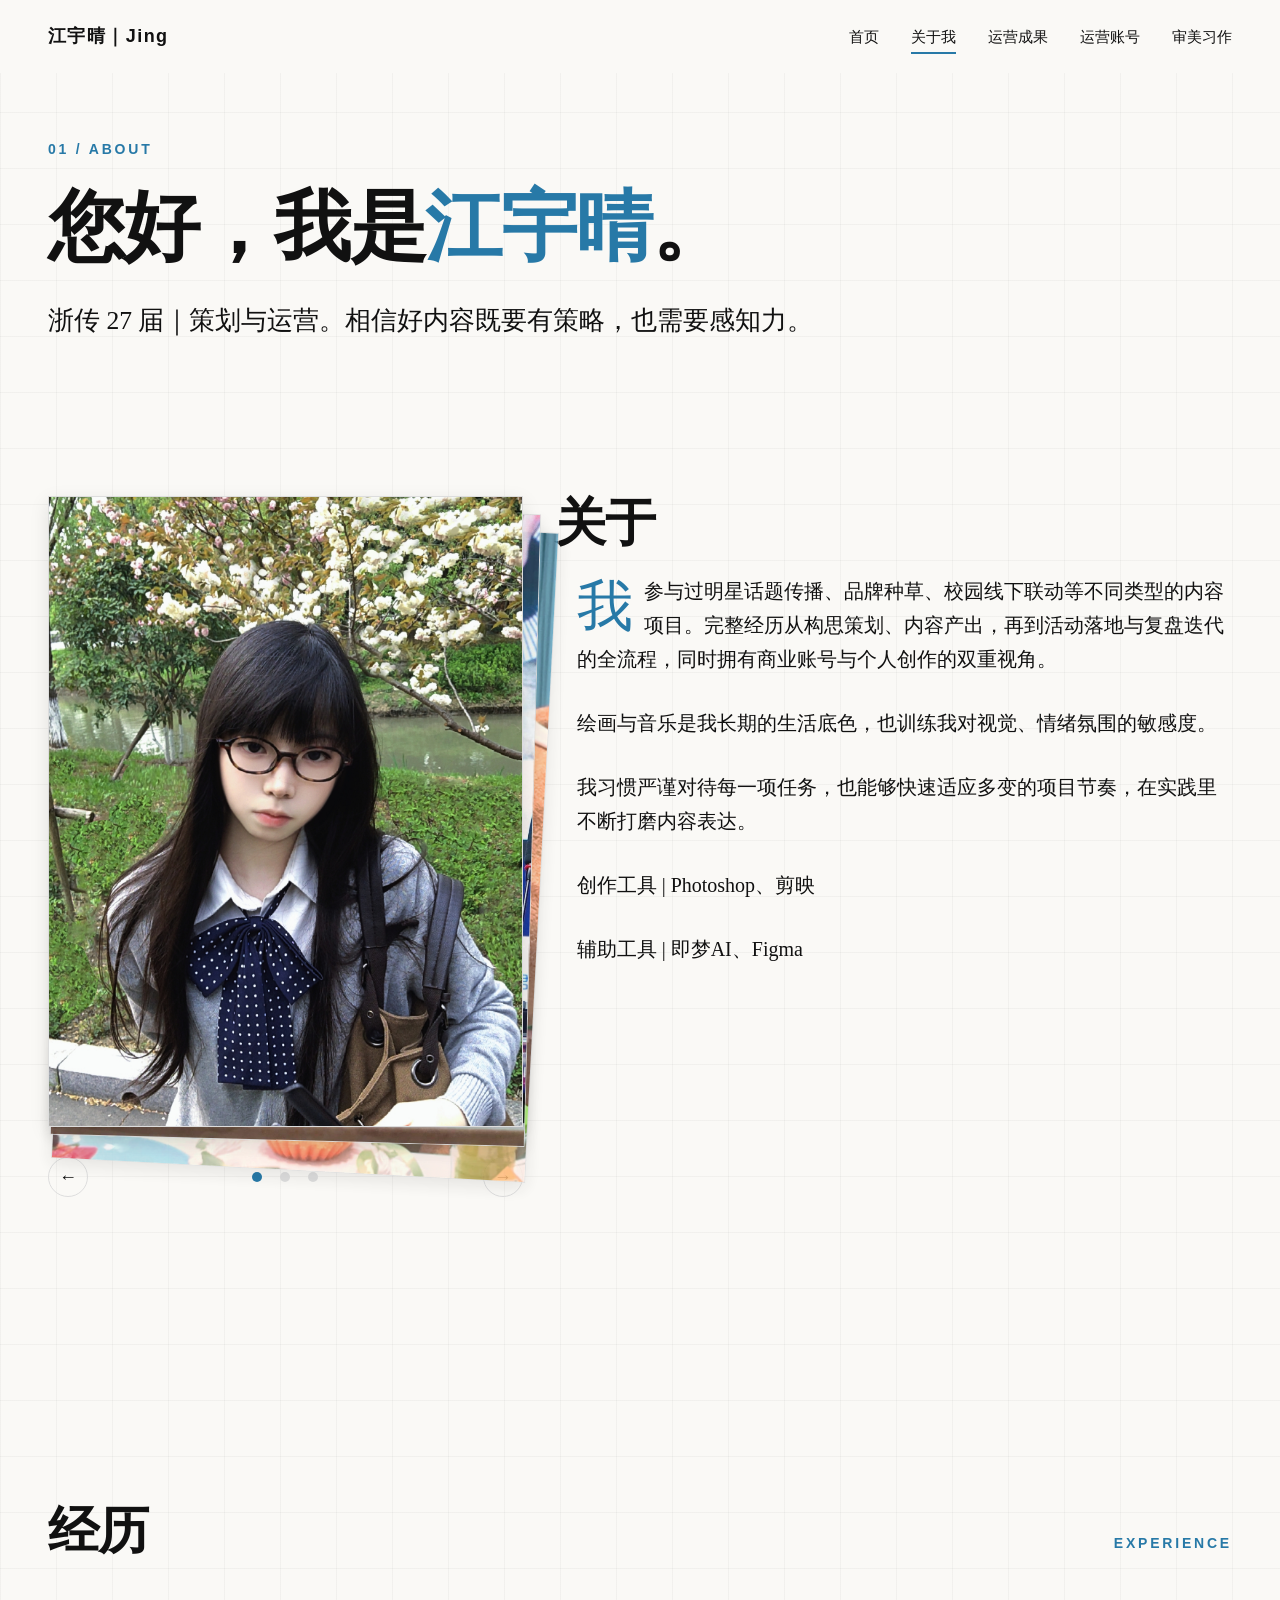
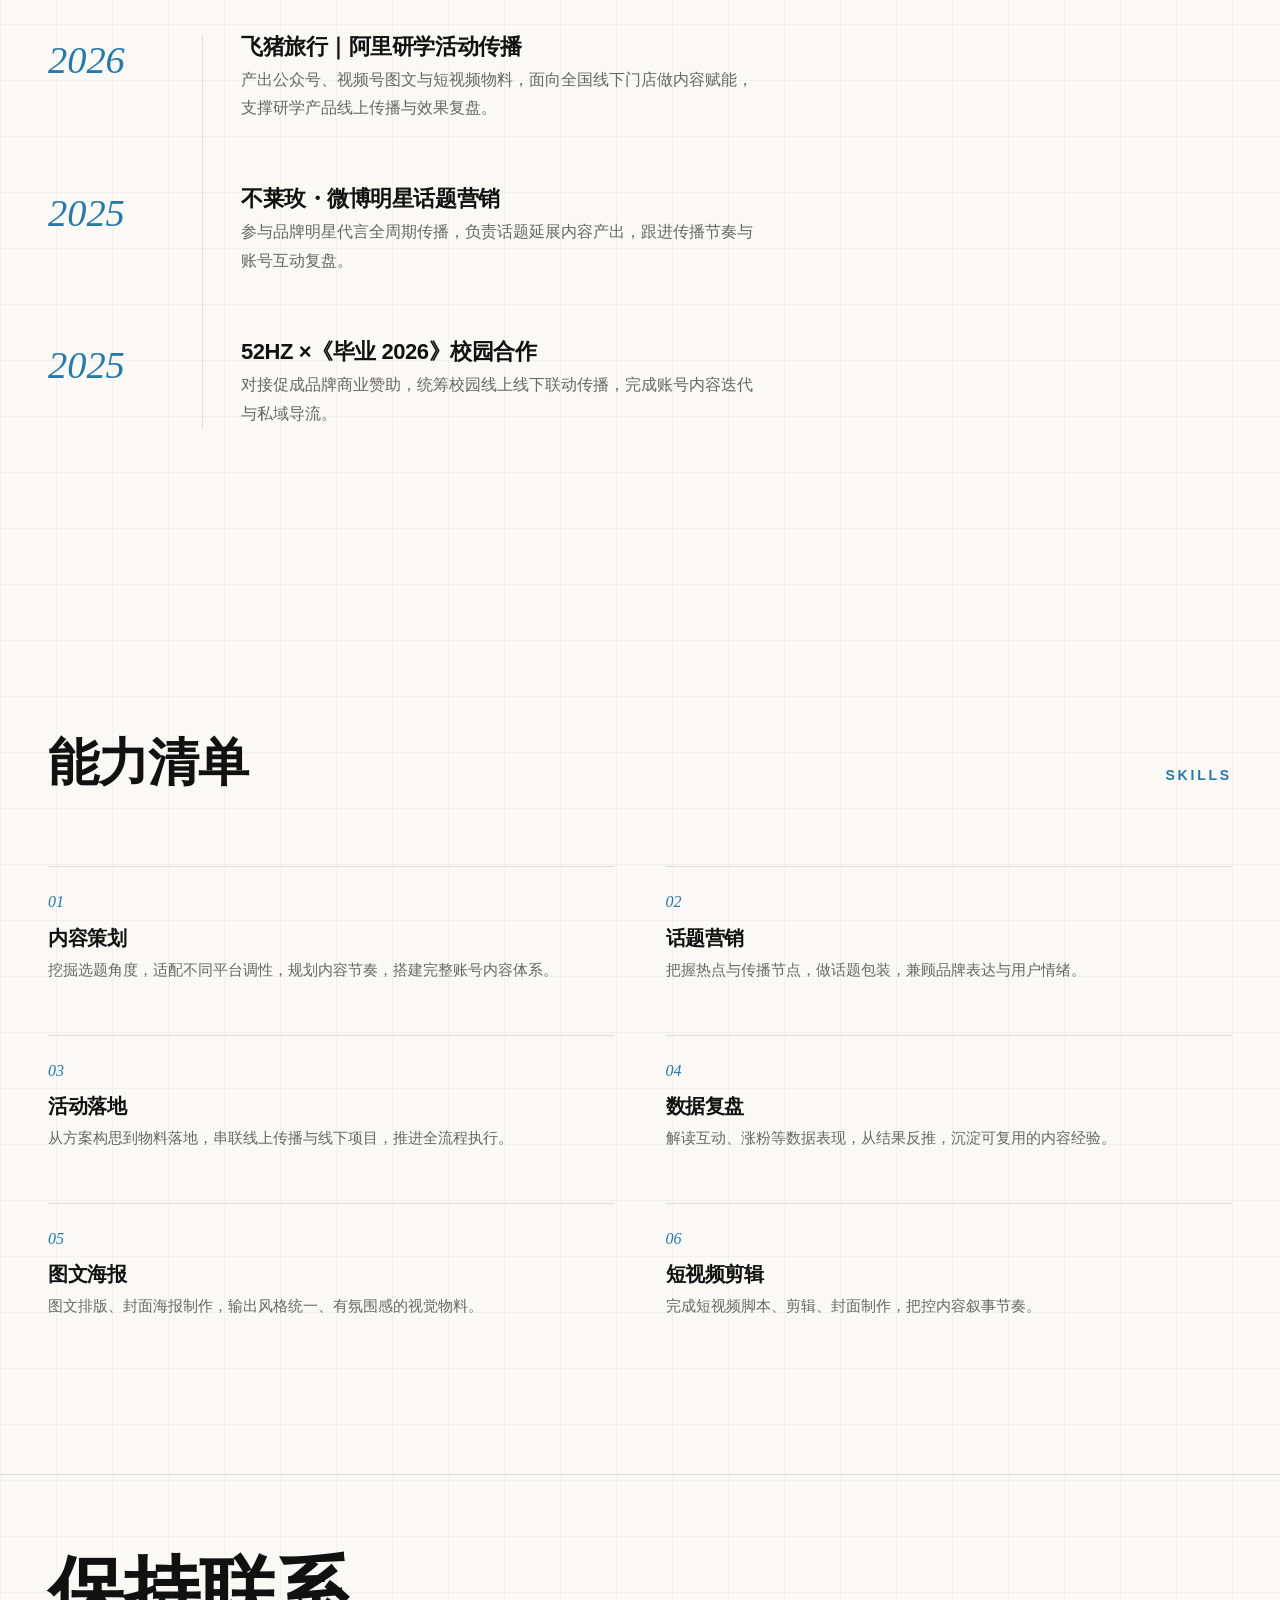
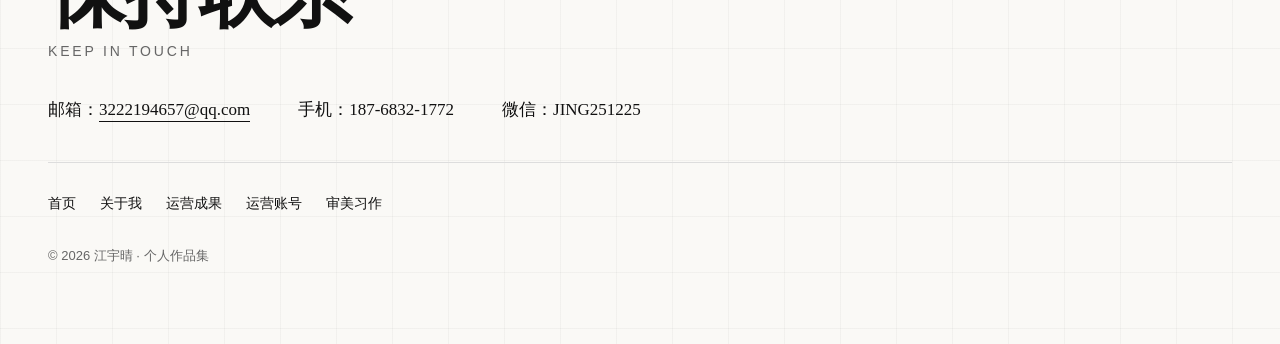
==== commit 367693ef: "Add files via upload" ====
--- a/about.html
+++ b/about.html
@@ -110,6 +110,9 @@
                 <p>绘画与音乐是我长期的生活底色，也训练我对视觉、情绪氛围的敏感度。</p>
                 <!-- CONFIG: 文字 — 工作态度 -->
                 <p>我习惯严谨对待每一项任务，也能够快速适应多变的项目节奏，在实践里不断打磨内容表达。</p>
+                <!-- CONFIG: 文字 — 工具清单（创作工具 / 辅助工具） -->
+                <p>创作工具 | Photoshop、剪映</p>
+                <p>辅助工具 | 即梦AI、Figma</p>
               </div>
             </div>
           </div>
